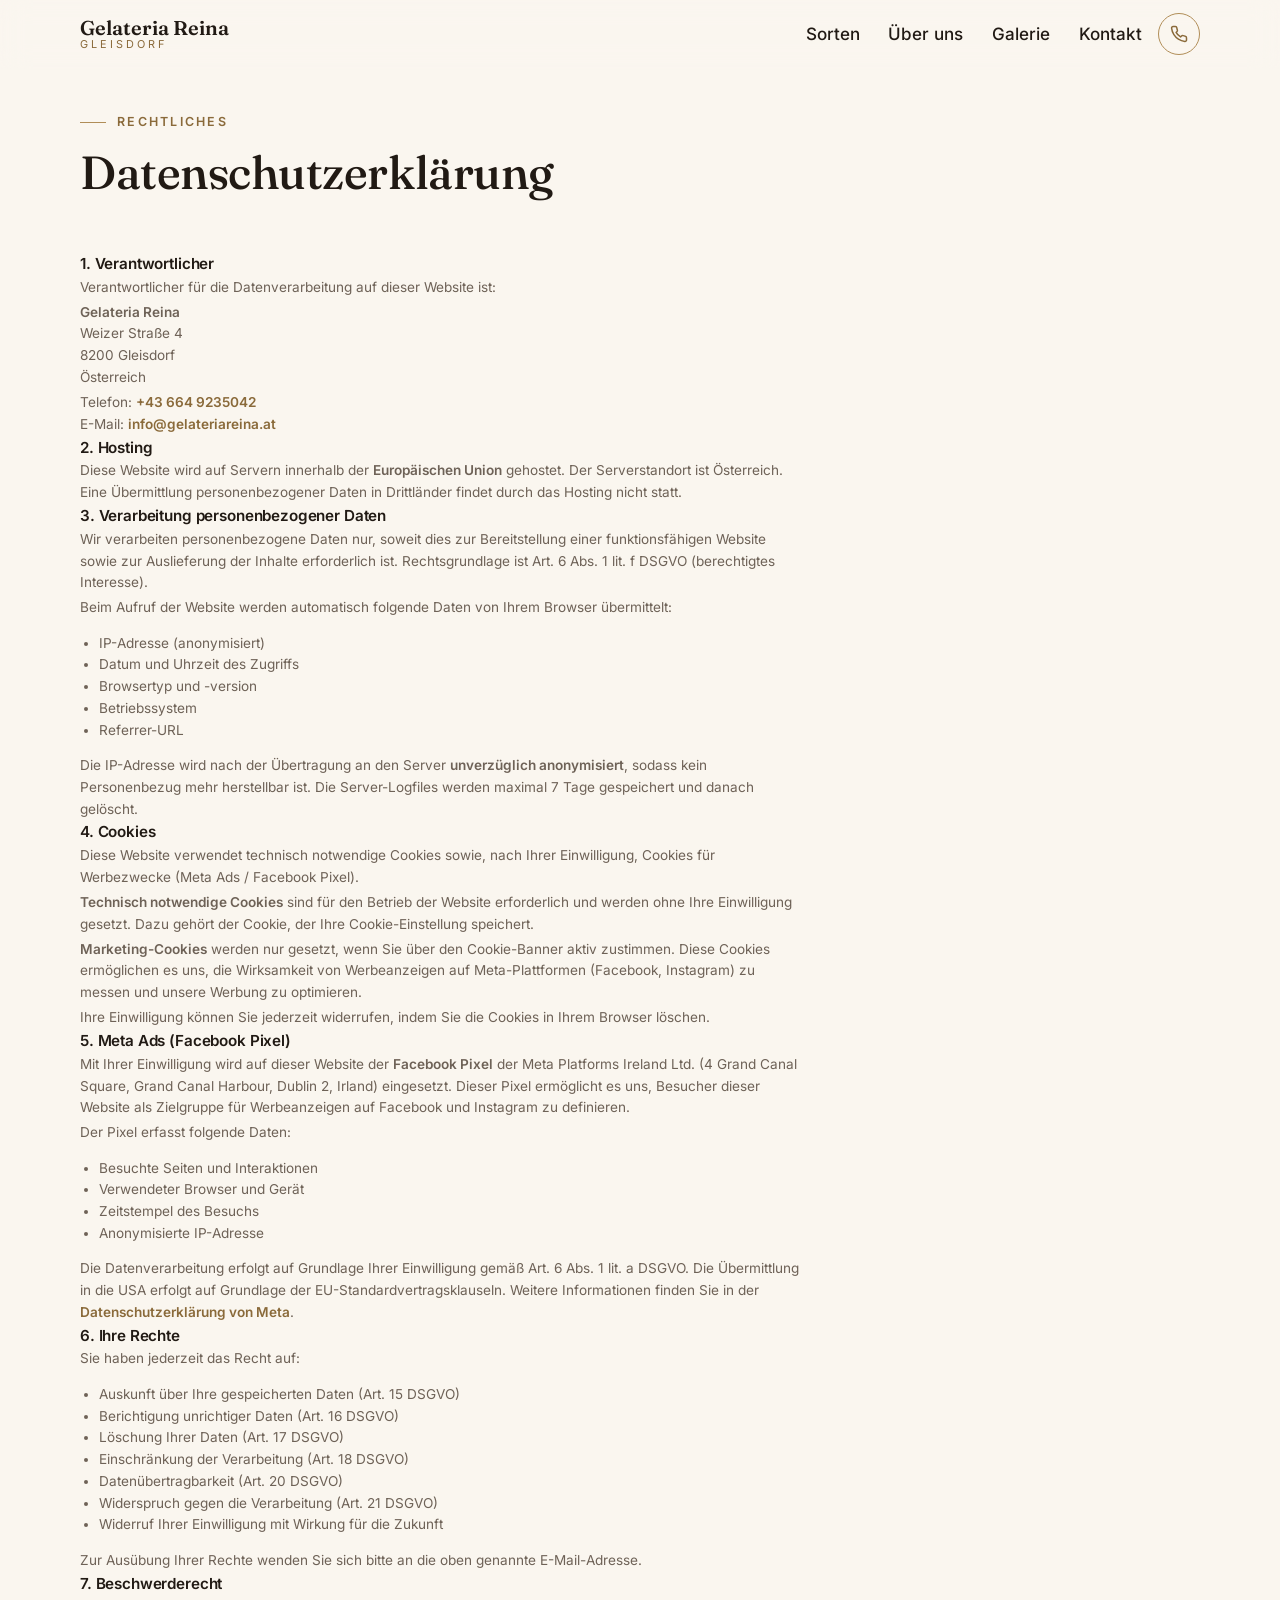
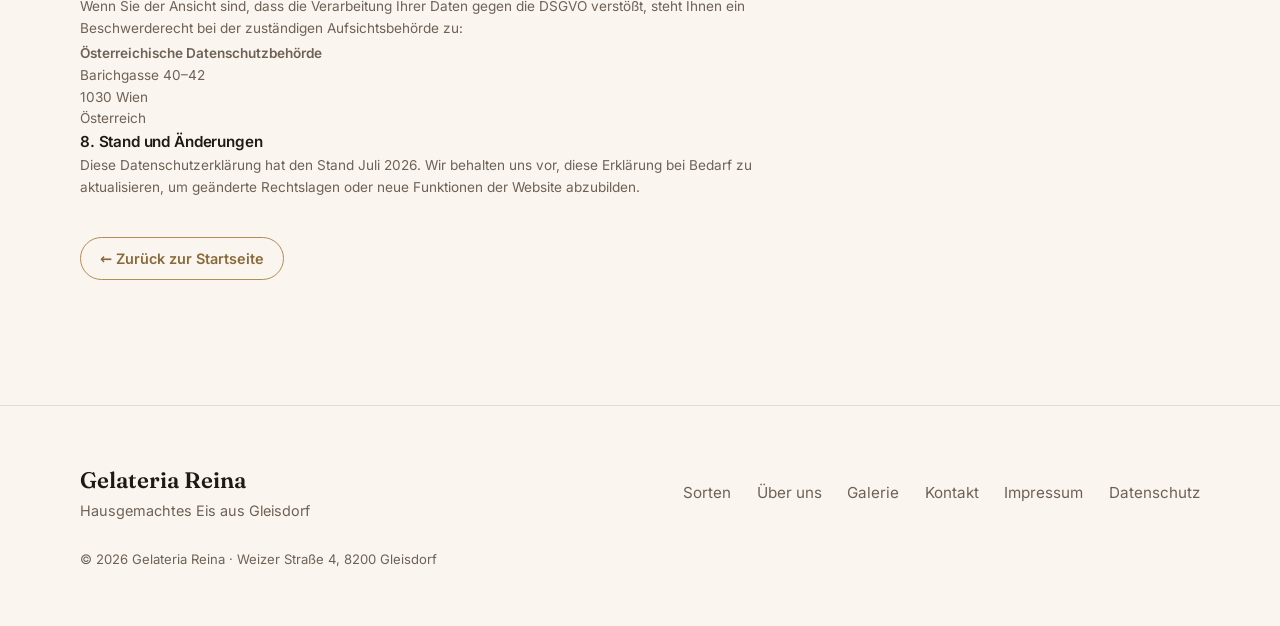
==== datenschutz.html @ bfb3becf "feat: impressum, datenschutz, cookie-consent, self-hosted fonts, config - Impressum auf eigener Seit" ====
<!DOCTYPE html>
<html lang="de">
<head>
<meta charset="UTF-8">
<meta name="viewport" content="width=device-width, initial-scale=1.0">
<title>Datenschutzerklärung · Gelateria Reina</title>
<meta name="description" content="Datenschutzerklärung der Gelateria Reina in Gleisdorf – Informationen zur Verarbeitung personenbezogener Daten.">
<link rel="stylesheet" href="css/fonts.css">
<link rel="stylesheet" href="css/impressum.css">
<link rel="stylesheet" href="css/style.css">
<script src="js/config-loader.js" defer></script>
</head>
<body>

<!-- ══════════ HEADER ══════════ -->
<header class="header" id="header">
  <div class="header-inner">
    <a href="index.html" class="logo">
      <span class="logo-name">Gelateria Reina</span>
      <span class="logo-sub">Gleisdorf</span>
    </a>
    <nav class="nav" id="nav" aria-label="Hauptnavigation">
      <a href="index.html#sorten">Sorten</a>
      <a href="index.html#ueber-uns">Über uns</a>
      <a href="index.html#galerie">Galerie</a>
      <a href="index.html#kontakt">Kontakt</a>
    </nav>
    <a href="tel:+436649235042" class="header-phone" aria-label="Anrufen">
      <svg viewBox="0 0 24 24" fill="none" stroke="currentColor" stroke-width="2" stroke-linecap="round" stroke-linejoin="round" aria-hidden="true"><path d="M22 16.92v3a2 2 0 0 1-2.18 2 19.79 19.79 0 0 1-8.63-3.07 19.5 19.5 0 0 1-6-6 19.79 19.79 0 0 1-3.07-8.67A2 2 0 0 1 4.11 2h3a2 2 0 0 1 2 1.72 12.84 12.84 0 0 0 .7 2.81 2 2 0 0 1-.45 2.11L8.09 9.91a16 16 0 0 0 6 6l1.27-1.27a2 2 0 0 1 2.11-.45 12.84 12.84 0 0 0 2.81.7A2 2 0 0 1 22 16.92z"/></svg>
    </a>
    <button class="nav-toggle" id="nav-toggle" aria-label="Menü öffnen" aria-expanded="false" aria-controls="nav">
      <span></span><span></span>
    </button>
  </div>
</header>

<main>

<!-- ══════════ DATENSCHUTZ ══════════ -->
<section class="section" id="datenschutz">
  <div class="container">
    <header class="section-head">
      <p class="eyebrow">Rechtliches</p>
      <h2>Datenschutzerklärung</h2>
    </header>

    <div class="impressum" style="max-width:720px">

      <div class="impressum-block">
        <h3>1. Verantwortlicher</h3>
        <p>Verantwortlicher für die Datenverarbeitung auf dieser Website ist:</p>
        <p><strong>Gelateria Reina</strong><br>
        Weizer Straße 4<br>
        8200 Gleisdorf<br>
        Österreich</p>
        <p>Telefon: <a href="tel:+436649235042" class="contact-link">+43 664 9235042</a><br>
        E-Mail: <a href="mailto:&#105;&#110;&#102;&#111;&#64;&#103;&#101;&#108;&#97;&#116;&#101;&#114;&#105;&#97;&#114;&#101;&#105;&#110;&#97;&#46;&#97;&#116;" class="contact-link">&#105;&#110;&#102;&#111;&#64;&#103;&#101;&#108;&#97;&#116;&#101;&#114;&#105;&#97;&#114;&#101;&#105;&#110;&#97;&#46;&#97;&#116;</a></p>
      </div>

      <div class="impressum-block">
        <h3>2. Hosting</h3>
        <p>Diese Website wird auf Servern innerhalb der <strong>Europäischen Union</strong> gehostet. Der Serverstandort ist Österreich. Eine Übermittlung personenbezogener Daten in Drittländer findet durch das Hosting nicht statt.</p>
      </div>

      <div class="impressum-block">
        <h3>3. Verarbeitung personenbezogener Daten</h3>
        <p>Wir verarbeiten personenbezogene Daten nur, soweit dies zur Bereitstellung einer funktionsfähigen Website sowie zur Auslieferung der Inhalte erforderlich ist. Rechtsgrundlage ist Art. 6 Abs. 1 lit. f DSGVO (berechtigtes Interesse).</p>
        <p>Beim Aufruf der Website werden automatisch folgende Daten von Ihrem Browser übermittelt:</p>
        <ul style="padding-left:1.2rem;color:var(--c-muted)">
          <li>IP-Adresse (anonymisiert)</li>
          <li>Datum und Uhrzeit des Zugriffs</li>
          <li>Browsertyp und -version</li>
          <li>Betriebssystem</li>
          <li>Referrer-URL</li>
        </ul>
        <p>Die IP-Adresse wird nach der Übertragung an den Server <strong>unverzüglich anonymisiert</strong>, sodass kein Personenbezug mehr herstellbar ist. Die Server-Logfiles werden maximal 7 Tage gespeichert und danach gelöscht.</p>
      </div>

      <div class="impressum-block">
        <h3>4. Cookies</h3>
        <p>Diese Website verwendet technisch notwendige Cookies sowie, nach Ihrer Einwilligung, Cookies für Werbezwecke (Meta Ads / Facebook Pixel).</p>
        <p><strong>Technisch notwendige Cookies</strong> sind für den Betrieb der Website erforderlich und werden ohne Ihre Einwilligung gesetzt. Dazu gehört der Cookie, der Ihre Cookie-Einstellung speichert.</p>
        <p><strong>Marketing-Cookies</strong> werden nur gesetzt, wenn Sie über den Cookie-Banner aktiv zustimmen. Diese Cookies ermöglichen es uns, die Wirksamkeit von Werbeanzeigen auf Meta-Plattformen (Facebook, Instagram) zu messen und unsere Werbung zu optimieren.</p>
        <p>Ihre Einwilligung können Sie jederzeit widerrufen, indem Sie die Cookies in Ihrem Browser löschen.</p>
      </div>

      <div class="impressum-block">
        <h3>5. Meta Ads (Facebook Pixel)</h3>
        <p>Mit Ihrer Einwilligung wird auf dieser Website der <strong>Facebook Pixel</strong> der Meta Platforms Ireland Ltd. (4 Grand Canal Square, Grand Canal Harbour, Dublin 2, Irland) eingesetzt. Dieser Pixel ermöglicht es uns, Besucher dieser Website als Zielgruppe für Werbeanzeigen auf Facebook und Instagram zu definieren.</p>
        <p>Der Pixel erfasst folgende Daten:</p>
        <ul style="padding-left:1.2rem;color:var(--c-muted)">
          <li>Besuchte Seiten und Interaktionen</li>
          <li>Verwendeter Browser und Gerät</li>
          <li>Zeitstempel des Besuchs</li>
          <li>Anonymisierte IP-Adresse</li>
        </ul>
        <p>Die Datenverarbeitung erfolgt auf Grundlage Ihrer Einwilligung gemäß Art. 6 Abs. 1 lit. a DSGVO. Die Übermittlung in die USA erfolgt auf Grundlage der EU-Standardvertragsklauseln. Weitere Informationen finden Sie in der <a href="https://www.facebook.com/privacy/policy" target="_blank" rel="noopener" class="contact-link">Datenschutzerklärung von Meta</a>.</p>
      </div>

      <div class="impressum-block">
        <h3>6. Ihre Rechte</h3>
        <p>Sie haben jederzeit das Recht auf:</p>
        <ul style="padding-left:1.2rem;color:var(--c-muted)">
          <li>Auskunft über Ihre gespeicherten Daten (Art. 15 DSGVO)</li>
          <li>Berichtigung unrichtiger Daten (Art. 16 DSGVO)</li>
          <li>Löschung Ihrer Daten (Art. 17 DSGVO)</li>
          <li>Einschränkung der Verarbeitung (Art. 18 DSGVO)</li>
          <li>Datenübertragbarkeit (Art. 20 DSGVO)</li>
          <li>Widerspruch gegen die Verarbeitung (Art. 21 DSGVO)</li>
          <li>Widerruf Ihrer Einwilligung mit Wirkung für die Zukunft</li>
        </ul>
        <p>Zur Ausübung Ihrer Rechte wenden Sie sich bitte an die oben genannte E-Mail-Adresse.</p>
      </div>

      <div class="impressum-block">
        <h3>7. Beschwerderecht</h3>
        <p>Wenn Sie der Ansicht sind, dass die Verarbeitung Ihrer Daten gegen die DSGVO verstößt, steht Ihnen ein Beschwerderecht bei der zuständigen Aufsichtsbehörde zu:</p>
        <p><strong>Österreichische Datenschutzbehörde</strong><br>
        Barichgasse 40–42<br>
        1030 Wien<br>
        Österreich</p>
      </div>

      <div class="impressum-block">
        <h3>8. Stand und Änderungen</h3>
        <p>Diese Datenschutzerklärung hat den Stand Juli 2026. Wir behalten uns vor, diese Erklärung bei Bedarf zu aktualisieren, um geänderte Rechtslagen oder neue Funktionen der Website abzubilden.</p>
      </div>

      <p style="margin-top:2rem"><a href="index.html" class="btn btn-ghost btn-sm">&larr; Zurück zur Startseite</a></p>

    </div>
  </div>
</section>

</main>

<!-- ══════════ FOOTER ══════════ -->
<footer class="footer">
  <div class="container footer-inner">
    <div>
      <p class="footer-logo">Gelateria Reina</p>
      <p class="footer-sub">Hausgemachtes Eis aus Gleisdorf</p>
    </div>
    <nav class="footer-nav" aria-label="Footer">
      <a href="index.html#sorten">Sorten</a>
      <a href="index.html#ueber-uns">Über uns</a>
      <a href="index.html#galerie">Galerie</a>
      <a href="index.html#kontakt">Kontakt</a>
      <a href="impressum.html">Impressum</a>
      <a href="datenschutz.html">Datenschutz</a>
    </nav>
    <p class="footer-legal">© <span id="year">2026</span> Gelateria Reina · Weizer Straße 4, 8200 Gleisdorf</p>
  </div>
</footer>

<script src="js/main.js" defer></script>
</body>
</html>
---- css/fonts.css ----
/* ═══════════════════════════════════════════════════════════════
   Gelateria Reina — Selbst gehostete Schriften
   Fraunces (Display) + Inter (Body) — Latin Subset, Variable Fonts
   Lädt nichts von Google-Drittanbietern.
   ═══════════════════════════════════════════════════════════════ */

@font-face {
  font-family: 'Fraunces';
  font-style: normal;
  font-weight: 400 600;
  font-display: swap;
  src: url('../assets/fonts/fraunces-latin.woff2') format('woff2');
}

@font-face {
  font-family: 'Inter';
  font-style: normal;
  font-weight: 400 600;
  font-display: swap;
  src: url('../assets/fonts/inter-latin.woff2') format('woff2');
}
---- css/impressum.css ----
/* ═══════════════════════════════════════════════════════════════
   Gelateria Reina — Impressum (nach §5 ECG)
   ═══════════════════════════════════════════════════════════════ */

.impressum {
  font-size: .85rem;
  color: var(--c-muted);
  line-height: 1.6;
}

.impressum h2 {
  font-size: 1.3rem;
  color: var(--c-text);
  font-family: var(--f-display);
  font-weight: 500;
  margin-bottom: .8rem;
}

.impressum-grid {
  display: grid;
  gap: 1.2rem;
}

.impressum-block {
  break-inside: avoid;
}

.impressum-block h3 {
  font-size: .95rem;
  font-weight: 600;
  font-family: var(--f-body);
  color: var(--c-text);
  margin-bottom: .3rem;
}

.impressum-block p {
  margin: 0 0 .2rem;
}

.impressum-block address {
  font-style: normal;
}

.impressum-note {
  margin-top: 1.4rem;
  font-size: .8rem;
  color: var(--c-muted);
  padding-top: 1rem;
  border-top: 1px solid var(--c-line);
}

@media (min-width: 640px) {
  .impressum-grid {
    grid-template-columns: 1fr 1fr;
    gap: 1.8rem;
  }
}
---- css/style.css ----
/* ═══════════════════════════════════════════════════════════════
   Gelateria Reina — Style
   Patisserie-Look: warmes Creme, fast-schwarzer Text, Gold.
   Mobile first. Keine Scribbles, keine Wellen-Ornamente.
   ═══════════════════════════════════════════════════════════════ */

:root {
  --c-bg:        #FAF6EF;   /* warmes Creme */
  --c-surface:   #FFFFFF;   /* Karten */
  --c-alt:       #F3EDE1;   /* abwechselnde Sections */
  --c-text:      #211A14;   /* fast schwarz, warm */
  --c-muted:     #6E6257;
  --c-gold:      #B08D57;
  --c-gold-deep: #8A6A3A;
  --c-gold-soft: #EDE2CC;
  --c-line:      #E6DCC9;
  --c-open:      #4E7A4E;
  --c-closed:    #A44A3F;

  --f-display: "Fraunces", Georgia, serif;
  --f-body:    "Inter", system-ui, sans-serif;

  --space: 1rem;
  --radius: 14px;
  --tap: 48px;

  --shadow: 0 10px 30px rgba(33, 26, 20, .08);
  --shadow-lg: 0 24px 60px rgba(33, 26, 20, .12);
}

/* ── Reset / Basis ──────────────────────────────────────────── */
*, *::before, *::after { box-sizing: border-box; }
html { scroll-behavior: smooth; scroll-padding-top: 84px; }
body {
  margin: 0;
  font-family: var(--f-body);
  font-size: 1.0625rem;
  line-height: 1.65;
  color: var(--c-text);
  background: var(--c-bg);
  -webkit-font-smoothing: antialiased;
}
img { display: block; max-width: 100%; height: auto; }
a { color: inherit; text-decoration: none; }
h1, h2, h3 {
  font-family: var(--f-display);
  font-weight: 500;
  line-height: 1.12;
  margin: 0 0 .5em;
  letter-spacing: -.01em;
}
h1 { font-size: clamp(2.5rem, 8vw, 4.4rem); }
h2 { font-size: clamp(1.9rem, 5.5vw, 2.9rem); }
h3 { font-size: 1.3rem; }
p { margin: 0 0 1em; }

.container { width: min(1120px, 100% - 2.5rem); margin-inline: auto; }

.eyebrow {
  font-size: .78rem;
  font-weight: 600;
  letter-spacing: .18em;
  text-transform: uppercase;
  color: var(--c-gold-deep);
  margin-bottom: .9rem;
  display: flex;
  align-items: center;
  gap: .7rem;
}
.eyebrow::before {
  content: "";
  width: 26px; height: 1px;
  background: var(--c-gold);
  transform-origin: left center;
  transform: scaleX(0);
  transition: transform .9s cubic-bezier(.22, .8, .3, 1) .15s;
}
.is-visible .eyebrow::before, .hero .eyebrow::before { transform: scaleX(1); }

.section { padding: clamp(4rem, 10vw, 7rem) 0; }
.section-alt { background: var(--c-alt); }
.section-head { max-width: 620px; margin-bottom: clamp(2.2rem, 6vw, 3.5rem); }
.section-sub { color: var(--c-muted); margin: 0; }

/* ── Buttons ────────────────────────────────────────────────── */
.btn {
  display: inline-flex;
  align-items: center;
  justify-content: center;
  min-height: var(--tap);
  padding: .8rem 1.7rem;
  border-radius: 999px;
  font-weight: 600;
  font-size: .98rem;
  border: 1px solid transparent;
  transition: transform .2s ease, box-shadow .2s ease, background .2s ease, color .2s ease;
}
.btn:active { transform: scale(.97); }
.btn-primary {
  background: var(--c-text);
  color: var(--c-bg);
  box-shadow: var(--shadow);
}
.btn-primary:hover { background: var(--c-gold-deep); }
.btn-ghost {
  border-color: var(--c-gold);
  color: var(--c-gold-deep);
  background: transparent;
}
.btn-ghost:hover { background: var(--c-gold-soft); }
.btn-sm { min-height: 42px; padding: .55rem 1.2rem; font-size: .9rem; margin-top: .4rem; }

/* ── Header ─────────────────────────────────────────────────── */
.header {
  position: fixed;
  inset: 0 0 auto 0;
  z-index: 50;
  background: color-mix(in srgb, var(--c-bg) 82%, transparent);
  backdrop-filter: blur(14px);
  -webkit-backdrop-filter: blur(14px);
  border-bottom: 1px solid transparent;
  transition: border-color .3s ease, background .3s ease;
}
.header.is-scrolled { border-bottom-color: var(--c-line); }
.header-inner {
  position: relative;
  width: min(1120px, 100% - 2rem);
  margin-inline: auto;
  min-height: 68px;
  display: flex;
  align-items: center;
  gap: 1rem;
}
.logo { display: flex; flex-direction: column; line-height: 1.1; margin-right: auto; }
.logo-name { font-family: var(--f-display); font-size: 1.25rem; font-weight: 600; }
.logo-sub { font-size: .68rem; letter-spacing: .28em; text-transform: uppercase; color: var(--c-gold-deep); }

.nav {
  position: absolute;
  top: 100%;
  left: 0;
  right: 0;
  background: var(--c-bg);
  border-bottom: 1px solid var(--c-line);
  display: flex;
  flex-direction: column;
  padding: .6rem 1.25rem 1.2rem;
  opacity: 0;
  transform: translateY(-8px);
  pointer-events: none;
  transition: opacity .25s ease, transform .25s ease;
  box-shadow: var(--shadow-lg);
}
.nav.is-open {
  opacity: 1;
  transform: translateY(0);
  pointer-events: auto;
}
.nav a {
  padding: .85rem .2rem;
  font-weight: 500;
  border-bottom: 1px solid var(--c-line);
}
.nav a:last-child { border-bottom: 0; }
.nav a:hover { color: var(--c-gold-deep); }

.header-phone {
  display: inline-flex;
  align-items: center;
  justify-content: center;
  width: 42px; height: 42px;
  border-radius: 50%;
  border: 1px solid var(--c-gold);
  color: var(--c-gold-deep);
}
.header-phone svg { width: 18px; height: 18px; }

.nav-toggle {
  width: 44px; height: 44px;
  border: 0; background: transparent;
  display: grid; place-content: center; gap: 6px;
  cursor: pointer;
}
.nav-toggle span {
  display: block; width: 24px; height: 2px;
  background: var(--c-text);
  transition: transform .25s ease;
}
.nav-toggle[aria-expanded="true"] span:first-child { transform: translateY(4px) rotate(45deg); }
.nav-toggle[aria-expanded="true"] span:last-child { transform: translateY(-4px) rotate(-45deg); }

@media (min-width: 760px) {
  .nav {
    position: static;
    flex-direction: row;
    gap: 1.8rem;
    padding: 0;
    background: none;
    border: 0;
    box-shadow: none;
    transform: none;
    opacity: 1;
    pointer-events: auto;
  }
  .nav a { border: 0; padding: .4rem 0; }
  .nav-toggle { display: none; }
}

/* ── Hero ───────────────────────────────────────────────────── */
.hero { padding: calc(68px + clamp(2.5rem, 7vw, 5rem)) 0 clamp(3.5rem, 8vw, 6rem); overflow: hidden; }
.hero-grid { display: grid; gap: 2.6rem; align-items: center; }
.lead { font-size: 1.15rem; color: var(--c-muted); max-width: 46ch; }
.hero-actions { display: flex; flex-wrap: wrap; gap: .8rem; margin: 1.6rem 0 1.4rem; }

.hero-status {
  display: inline-flex;
  align-items: center;
  gap: .55rem;
  font-size: .92rem;
  font-weight: 500;
  color: var(--c-muted);
  margin: 0;
}
.status-dot {
  width: 9px; height: 9px;
  border-radius: 50%;
  background: var(--c-open);
}
.hero-status.is-closed .status-dot { background: var(--c-closed); }

.hero-media { position: relative; }
.hero-arch {
  border-radius: 999px 999px var(--radius) var(--radius);
  overflow: hidden;
  box-shadow: var(--shadow-lg);
  border: 1px solid var(--c-line);
}
.hero-arch img { width: 100%; height: 100%; object-fit: cover; aspect-ratio: 4 / 5; }
.hero-badge {
  position: absolute;
  right: -8px;
  bottom: 22px;
  background: var(--c-surface);
  border: 1px solid var(--c-line);
  border-radius: var(--radius);
  box-shadow: var(--shadow);
  padding: .8rem 1.1rem;
  display: grid;
  gap: .1rem;
  transform: rotate(-2deg);
}
.hero-badge-top { font-family: var(--f-display); font-weight: 600; font-size: 1.05rem; }
.hero-badge-bottom { font-size: .78rem; color: var(--c-muted); }

@media (min-width: 760px) {
  .hero-grid { grid-template-columns: 1.05fr .95fr; gap: 4rem; }
  .hero-media { order: 2; }
}

/* ── Vitrine (randlos, Eis an Eis, Schild-Overlays) ─────────── */
/* Mobile first: horizontale Wisch-Reihe pro Kategorie. Die
   Kacheln liegen mit duennem Metall-Spalt aneinander — wie die
   Naepfe in der echten Auslage. */
.vitrine-cats { display: grid; grid-template-columns: minmax(0, 1fr); gap: clamp(2rem, 5vw, 3rem); }
.vitrine-cat { min-width: 0; }        /* Grid-Item darf nicht mit Inhalt wachsen */
.vitrine-cat h3 { margin-bottom: .15rem; }
.vitrine-cat-sub { font-size: .88rem; color: var(--c-muted); margin-bottom: .9rem; }

.vitrine-row {
  display: flex;
  gap: 3px;
  background: #C9BBA6;              /* Metall-Spalt zwischen den Naepfen */
  border: 3px solid #C9BBA6;
  border-radius: 10px;
  overflow-x: auto;
  overflow-y: hidden;               /* kein vertikales Mitschieben am Handy */
  touch-action: pan-x;              /* Browser soll nur horizontal wischen */
  /* kein scroll-snap: der Endless-Loop scrollt kontinuierlich */
  /* scroll-behavior muss auto sein — html hat smooth, das wuerde
     die rAF-scrollLeft-Sets in Safari in Smooth-Animationen
     verwandeln, die sich gegenseitig abbrechen. */
  scroll-behavior: auto;
  -webkit-overflow-scrolling: touch;
  scrollbar-width: none;
  box-shadow: var(--shadow);
}
.vitrine-row::-webkit-scrollbar { display: none; }

.vitrine-card {
  position: relative;
  flex: 0 0 31%;
  aspect-ratio: 1 / 1;
  overflow: hidden;
  background: var(--c-alt);
}
.vitrine-card img {
  width: 100%; height: 100%;
  object-fit: cover;
  display: block;
  transform: scale(1.06);
  transition: transform .8s cubic-bezier(.22, .8, .3, 1);
}
.vitrine-card.is-visible img { transform: scale(1); }

/* Schwarzes Laden-Schild — einheitliche Form, Text als Overlay */
.vitrine-sign {
  position: absolute;
  left: 50%; top: 8px;
  transform: translateX(-50%) rotate(-1.5deg);
  background: #17110D;
  color: #F5EFE4;
  font-family: var(--f-display);
  font-style: italic;
  font-size: .68rem;
  letter-spacing: .03em;
  padding: .26em .7em .3em;
  border-radius: 3px;
  box-shadow: 0 2px 6px rgba(0, 0, 0, .35);
  white-space: nowrap;
  pointer-events: none;
}
.vitrine-sign::after {
  content: "";
  position: absolute;
  left: 50%; top: 100%;
  transform: translateX(-50%);
  width: 2px; height: 7px;
  background: linear-gradient(#A8A8A8, #6E6E6E);
}

/* vegan-Badge dezent in der Ecke */
.vitrine-vegan {
  position: absolute;
  right: 7px; bottom: 7px;
  font-size: .56rem;
  font-weight: 700;
  letter-spacing: .1em;
  text-transform: uppercase;
  color: #3E633E;
  background: rgba(255, 255, 255, .88);
  border-radius: 999px;
  padding: .18rem .5rem;
  pointer-events: none;
}

/* Sorten-Beschreibung unter dem Schild als Tooltip-Ersatz:
   kleine Zeile am unteren Bildrand, dunkel hinterlegt */
.vitrine-desc {
  position: absolute;
  left: 6px; bottom: 6px;
  max-width: 68%;
  font-size: .55rem;
  line-height: 1.3;
  color: rgba(255, 255, 255, .92);
  text-shadow: 0 1px 3px rgba(0, 0, 0, .6);
  pointer-events: none;
}

/* Auf kleinen Karten Beschreibung weglassen — Schild traegt die Info */
@media (max-width: 719px) {
  .vitrine-desc { display: none; }
  .vitrine-vegan { font-size: .5rem; right: 5px; bottom: 5px; padding: .14rem .4rem; }
}

@media (min-width: 720px) {
  /* Desktop: endlose Laufbahn — Karten mit fester Breite nebeneinander,
     der Endless-Loop im JS dupliziert den Inhalt. */
  .vitrine-card { flex: 0 0 215px; }
  .vitrine-sign { font-size: .95rem; }
}

.extras {
  margin-top: 2.2rem;
  display: flex;
  flex-wrap: wrap;
  gap: .6rem 1.4rem;
  align-items: baseline;
  font-size: .95rem;
  color: var(--c-muted);
}
.extras-label { font-weight: 600; color: var(--c-text); }

/* ── Über uns ───────────────────────────────────────────────── */
.about-grid { display: grid; gap: 2.6rem; align-items: center; }
.about-media { position: relative; max-width: 480px; }
.about-arch {
  border-radius: 999px 999px var(--radius) var(--radius);
  overflow: hidden;
  box-shadow: var(--shadow-lg);
  border: 1px solid var(--c-line);
}
.about-arch img { width: 100%; object-fit: cover; aspect-ratio: 4 / 5; }
.about-accent {
  display: none;
  position: absolute;
  right: -14%;
  bottom: -10%;
  width: 46%;
  border-radius: var(--radius);
  overflow: hidden;
  border: 5px solid var(--c-alt);
  box-shadow: var(--shadow-lg);
}
.about-text p { color: var(--c-muted); }
.about-text p:first-of-type { color: var(--c-text); }
.about-highlight {
  font-family: var(--f-display);
  font-size: 1.5rem;
  color: var(--c-gold-deep) !important;
  margin-top: 1.2rem;
}
@media (min-width: 860px) {
  .about-grid { grid-template-columns: 1fr 1fr; gap: 4.5rem; }
  .about-accent { display: block; }
}

/* ── Galerie ────────────────────────────────────────────────── */
.gallery {
  display: grid;
  grid-template-columns: 1fr 1fr;
  gap: .9rem;
}
.gallery-item {
  margin: 0;
  border-radius: var(--radius);
  overflow: hidden;
  border: 1px solid var(--c-line);
  box-shadow: var(--shadow);
}
.gallery-item img {
  width: 100%; height: 100%;
  object-fit: cover;
}
.gallery-wide { grid-column: 1 / -1; }
.gallery-wide img { aspect-ratio: 16 / 10; }
.gallery-tall { grid-row: span 2; }
.gallery-tall img { aspect-ratio: 3 / 4; height: 100%; }

@media (min-width: 860px) {
  .gallery { grid-template-columns: repeat(12, 1fr); gap: 1.2rem; }
  .gallery-wide { grid-column: 1 / 8; }
  .gallery-tall { grid-column: 8 / 13; grid-row: span 2; }
  .gallery-item:nth-child(3) { grid-column: 1 / 5; }
  .gallery-item:nth-child(4) { grid-column: 5 / 8; }
}

/* ── Kontakt ────────────────────────────────────────────────── */
.contact-grid { display: grid; gap: 1.4rem; }
@media (min-width: 860px) { .contact-grid { grid-template-columns: repeat(3, 1fr); } }

.contact-card {
  background: var(--c-surface);
  border: 1px solid var(--c-line);
  border-radius: var(--radius);
  padding: 1.7rem 1.5rem;
  box-shadow: var(--shadow);
}
.contact-card address { font-style: normal; color: var(--c-muted); margin-bottom: .8rem; }
.contact-link { font-weight: 600; color: var(--c-gold-deep); }
.contact-link:hover { text-decoration: underline; }

.hours { width: 100%; border-collapse: collapse; margin-bottom: .9rem; }
.hours td { padding: .55rem 0; border-bottom: 1px solid var(--c-line); font-size: .95rem; }
.hours tr:last-child td { border-bottom: 0; }
.hours td:last-child { text-align: right; color: var(--c-muted); }
.hours tr.is-today td { font-weight: 600; color: var(--c-gold-deep); }
.hours-note { font-size: .85rem; color: var(--c-muted); margin: 0; }
.hours-note a { color: var(--c-gold-deep); font-weight: 600; }

/* ── Footer ─────────────────────────────────────────────────── */
.footer { padding: 3.5rem 0 7rem; border-top: 1px solid var(--c-line); background: var(--c-bg); }
.footer-inner { display: grid; gap: 1.6rem; }
.footer-logo { font-family: var(--f-display); font-size: 1.4rem; font-weight: 600; margin: 0; }
.footer-sub { color: var(--c-muted); font-size: .9rem; margin: 0; }
.footer-nav { display: flex; flex-wrap: wrap; gap: .4rem 1.6rem; }
.footer-nav a { color: var(--c-muted); font-size: .95rem; }
.footer-nav a:hover { color: var(--c-gold-deep); }
.footer-legal { font-size: .82rem; color: var(--c-muted); margin: 0; }
@media (min-width: 860px) {
  .footer { padding-bottom: 3.5rem; }
  .footer-inner { grid-template-columns: 1fr auto; align-items: center; }
  .footer-legal { grid-column: 1 / -1; }
}

/* ── Mobile Aktionsbalken ───────────────────────────────────── */
.actionbar {
  position: fixed;
  inset: auto 0 0 0;
  z-index: 40;
  display: flex;
  background: var(--c-surface);
  border-top: 1px solid var(--c-line);
  padding: .6rem .8rem calc(.6rem + env(safe-area-inset-bottom));
  gap: .8rem;
}
.actionbar-btn {
  flex: 1;
  display: inline-flex;
  align-items: center;
  justify-content: center;
  gap: .5rem;
  min-height: var(--tap);
  border-radius: 999px;
  font-weight: 600;
  background: var(--c-text);
  color: var(--c-bg);
}
.actionbar-btn + .actionbar-btn { background: var(--c-gold-soft); color: var(--c-gold-deep); }
.actionbar-btn svg { width: 18px; height: 18px; }
@media (min-width: 860px) { .actionbar { display: none; } }

/* ── Micro-Effects ──────────────────────────────────────────── */
@keyframes float {
  0%, 100% { transform: rotate(-2deg) translateY(0); }
  50%      { transform: rotate(-2deg) translateY(-7px); }
}
.hero-badge { animation: float 5s ease-in-out infinite; }

@keyframes heroIn {
  from { opacity: 0; transform: translateY(26px); }
  to   { opacity: 1; transform: none; }
}
@keyframes heroImgIn {
  from { opacity: 0; transform: translateX(38px) scale(1.05); }
  to   { opacity: 1; transform: none; }
}
.hero-text > * { animation: heroIn .8s cubic-bezier(.22, .8, .3, 1) both; }
.hero-text > *:nth-child(2) { animation-delay: .08s; }
.hero-text > *:nth-child(3) { animation-delay: .16s; }
.hero-text > *:nth-child(4) { animation-delay: .24s; }
.hero-text > *:nth-child(5) { animation-delay: .32s; }
.hero-media { animation: heroImgIn 1s .18s cubic-bezier(.22, .8, .3, 1) both; }
.hero-arch img { will-change: transform; }

@keyframes shimmer {
  to { background-position: -200% 0; }
}
.about-highlight {
  background: linear-gradient(100deg,
    var(--c-gold-deep) 40%, #E3C98F 50%, var(--c-gold-deep) 60%);
  background-size: 200% 100%;
  -webkit-background-clip: text;
  background-clip: text;
  -webkit-text-fill-color: transparent;
  animation: shimmer 6s linear infinite;
}

@media (min-width: 760px) {
  .nav a {
    position: relative;
    transition: color .2s ease;
  }
  .nav a::after {
    content: "";
    position: absolute;
    left: 0; right: 100%;
    bottom: -2px;
    height: 2px;
    background: var(--c-gold);
    transition: right .28s ease;
  }
  .nav a:hover::after { right: 0; }
}

.contact-card { transition: transform .3s ease, box-shadow .3s ease; }
.contact-card:hover { transform: translateY(-4px); box-shadow: var(--shadow-lg); }

.btn-primary, .actionbar-btn { position: relative; overflow: hidden; }
.btn-primary::after, .actionbar-btn::after {
  content: "";
  position: absolute;
  top: 0; left: -80%;
  width: 50%; height: 100%;
  background: linear-gradient(100deg, transparent, rgba(255, 255, 255, .25), transparent);
  transform: skewX(-20deg);
  transition: left .55s ease;
}
.btn-primary:hover::after, .actionbar-btn:hover::after { left: 130%; }

@media (prefers-reduced-motion: reduce) {
  .hero-badge, .hero-text > *, .hero-media, .about-highlight { animation: none !important; }
  .about-highlight { -webkit-text-fill-color: currentColor; }
  .eyebrow::before { transform: scaleX(1); transition: none; }
}

/* ── Vitrine: gestaffelter Auftritt der Karten ──────────────── */
.vitrine-card:nth-child(1) { transition-delay: .00s; }
.vitrine-card:nth-child(2) { transition-delay: .06s; }
.vitrine-card:nth-child(3) { transition-delay: .12s; }
.vitrine-card:nth-child(4) { transition-delay: .18s; }
.vitrine-card:nth-child(5) { transition-delay: .24s; }
@media (prefers-reduced-motion: reduce) {
  .vitrine-card { transition-delay: 0s !important; }
  .vitrine-card img, .vitrine-card.is-visible img { transform: none; transition: none; }
}

.gallery-item img { transform: scale(1.08); transition: transform 1.1s cubic-bezier(.22, .8, .3, 1); }
.gallery-item.is-visible img { transform: scale(1); }
.gallery-item:hover img { transform: scale(1.05); }
@media (prefers-reduced-motion: reduce) {
  .gallery-item img, .gallery-item.is-visible img { transform: none; }
}

/* ── Reveal-Animation ───────────────────────────────────────── */
.reveal {
  opacity: 0;
  transform: translateY(22px);
  transition: opacity .7s ease, transform .7s ease;
}
.reveal.is-visible { opacity: 1; transform: none; }
@media (prefers-reduced-motion: reduce) {
  html { scroll-behavior: auto; }
  .reveal { opacity: 1; transform: none; transition: none; }
  .gallery-item img { transition: none; }
}
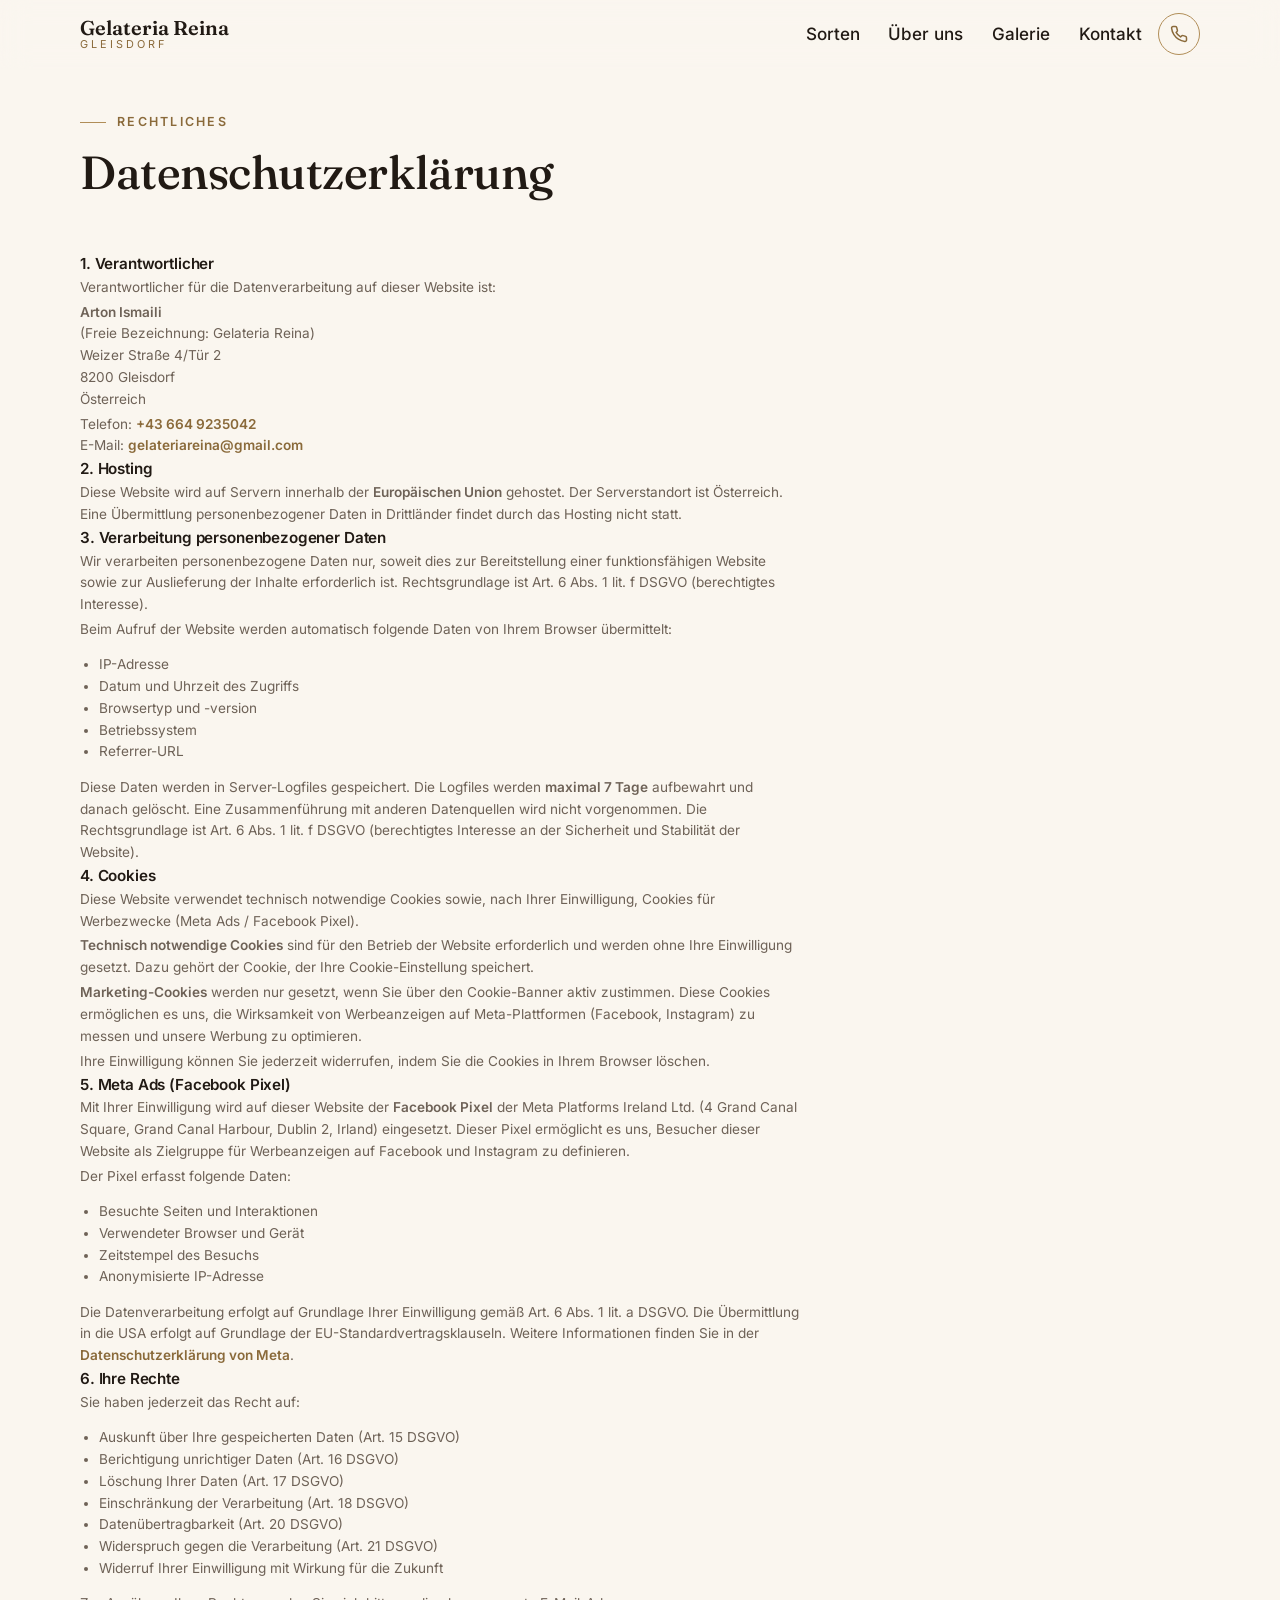
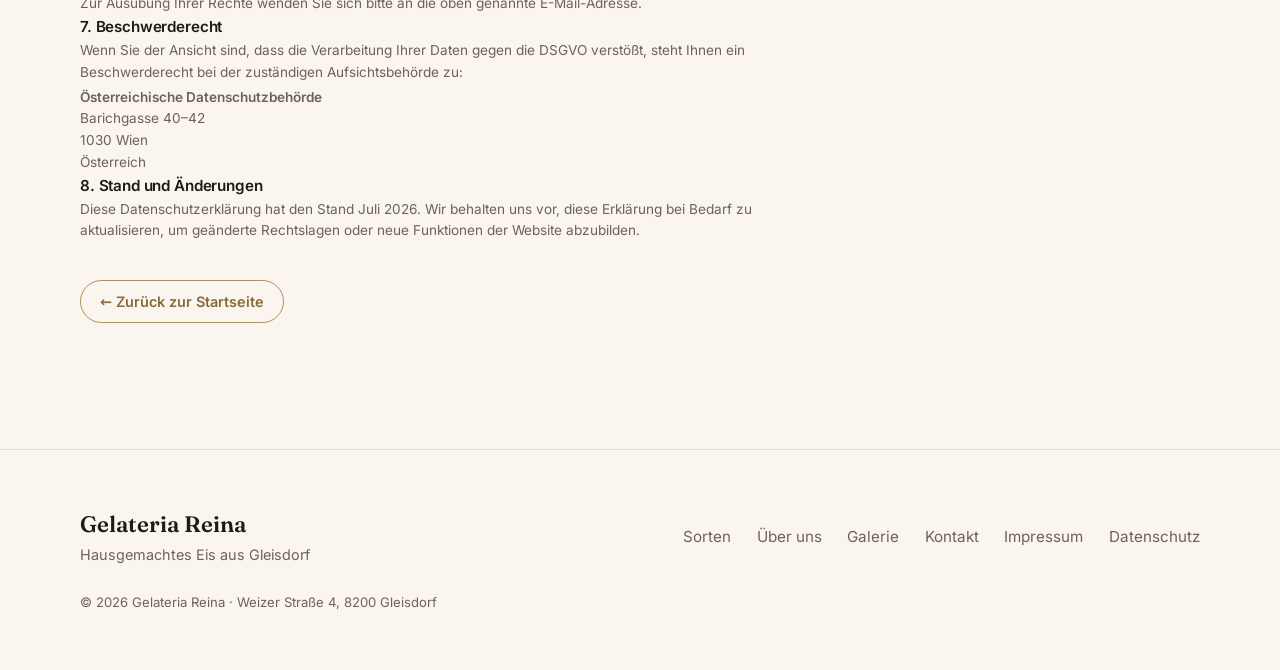
==== commit dd57c1ad: "fix: impressum und datenschutz korrigiert - Impressum: Inhaber Arton Ismaili, Adresse mit Tür 2, UID" ====
--- a/datenschutz.html
+++ b/datenschutz.html
@@ -49,12 +49,13 @@
       <div class="impressum-block">
         <h3>1. Verantwortlicher</h3>
         <p>Verantwortlicher für die Datenverarbeitung auf dieser Website ist:</p>
-        <p><strong>Gelateria Reina</strong><br>
-        Weizer Straße 4<br>
-        8200 Gleisdorf<br>
-        Österreich</p>
-        <p>Telefon: <a href="tel:+436649235042" class="contact-link">+43 664 9235042</a><br>
-        E-Mail: <a href="mailto:&#105;&#110;&#102;&#111;&#64;&#103;&#101;&#108;&#97;&#116;&#101;&#114;&#105;&#97;&#114;&#101;&#105;&#110;&#97;&#46;&#97;&#116;" class="contact-link">&#105;&#110;&#102;&#111;&#64;&#103;&#101;&#108;&#97;&#116;&#101;&#114;&#105;&#97;&#114;&#101;&#105;&#110;&#97;&#46;&#97;&#116;</a></p>
+        <p><strong>Arton Ismaili</strong><br>
+                (Freie Bezeichnung: Gelateria Reina)<br>
+                Weizer Straße 4/Tür 2<br>
+                8200 Gleisdorf<br>
+                Österreich</p>
+                <p>Telefon: <a href="tel:+436649235042" class="contact-link">+43 664 9235042</a><br>
+                E-Mail: <a href="mailto:&#103;&#101;&#108;&#97;&#116;&#101;&#114;&#105;&#97;&#114;&#101;&#105;&#110;&#97;&#64;&#103;&#109;&#97;&#105;&#108;&#46;&#99;&#111;&#109;" class="contact-link">&#103;&#101;&#108;&#97;&#116;&#101;&#114;&#105;&#97;&#114;&#101;&#105;&#110;&#97;&#64;&#103;&#109;&#97;&#105;&#108;&#46;&#99;&#111;&#109;</a></p>
       </div>
 
       <div class="impressum-block">
@@ -67,13 +68,13 @@
         <p>Wir verarbeiten personenbezogene Daten nur, soweit dies zur Bereitstellung einer funktionsfähigen Website sowie zur Auslieferung der Inhalte erforderlich ist. Rechtsgrundlage ist Art. 6 Abs. 1 lit. f DSGVO (berechtigtes Interesse).</p>
         <p>Beim Aufruf der Website werden automatisch folgende Daten von Ihrem Browser übermittelt:</p>
         <ul style="padding-left:1.2rem;color:var(--c-muted)">
-          <li>IP-Adresse (anonymisiert)</li>
+          <li>IP-Adresse</li>
           <li>Datum und Uhrzeit des Zugriffs</li>
           <li>Browsertyp und -version</li>
           <li>Betriebssystem</li>
           <li>Referrer-URL</li>
         </ul>
-        <p>Die IP-Adresse wird nach der Übertragung an den Server <strong>unverzüglich anonymisiert</strong>, sodass kein Personenbezug mehr herstellbar ist. Die Server-Logfiles werden maximal 7 Tage gespeichert und danach gelöscht.</p>
+        <p>Diese Daten werden in Server-Logfiles gespeichert. Die Logfiles werden <strong>maximal 7 Tage</strong> aufbewahrt und danach gelöscht. Eine Zusammenführung mit anderen Datenquellen wird nicht vorgenommen. Die Rechtsgrundlage ist Art. 6 Abs. 1 lit. f DSGVO (berechtigtes Interesse an der Sicherheit und Stabilität der Website).</p>
       </div>
 
       <div class="impressum-block">
